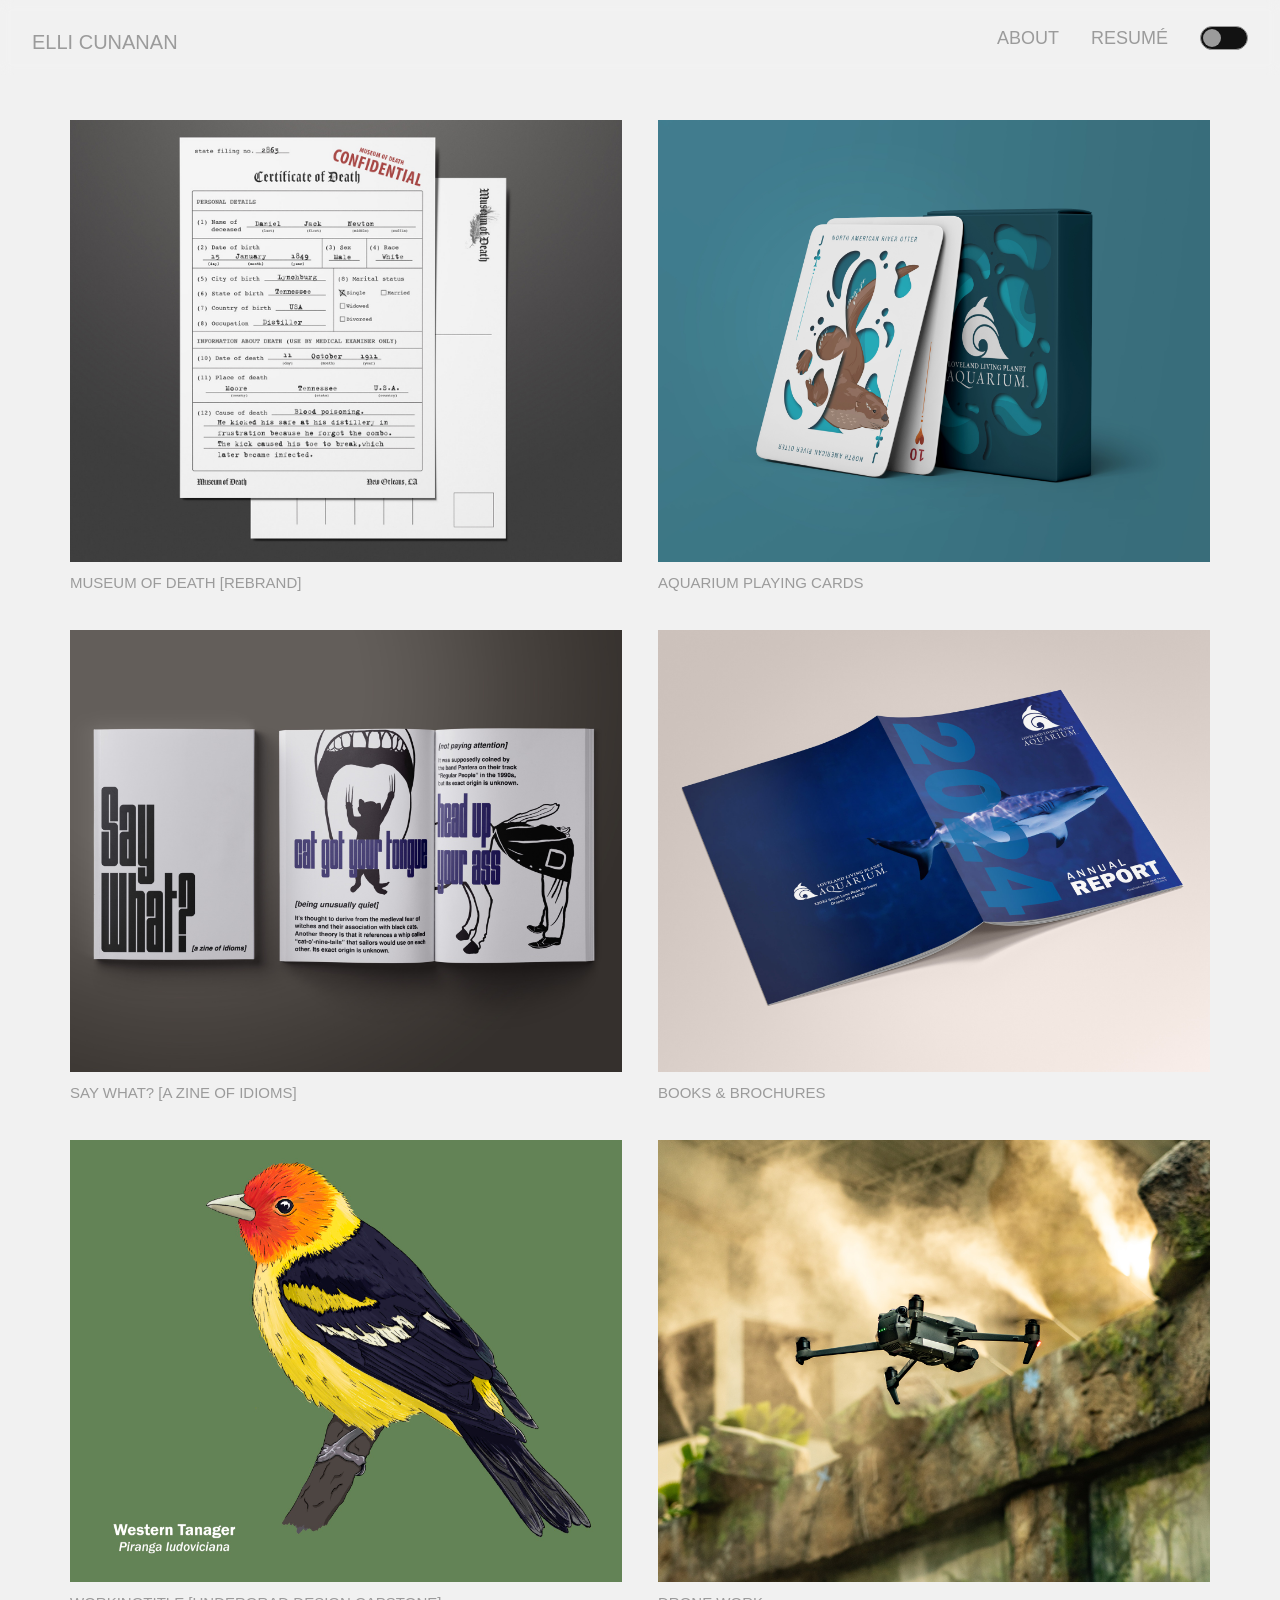
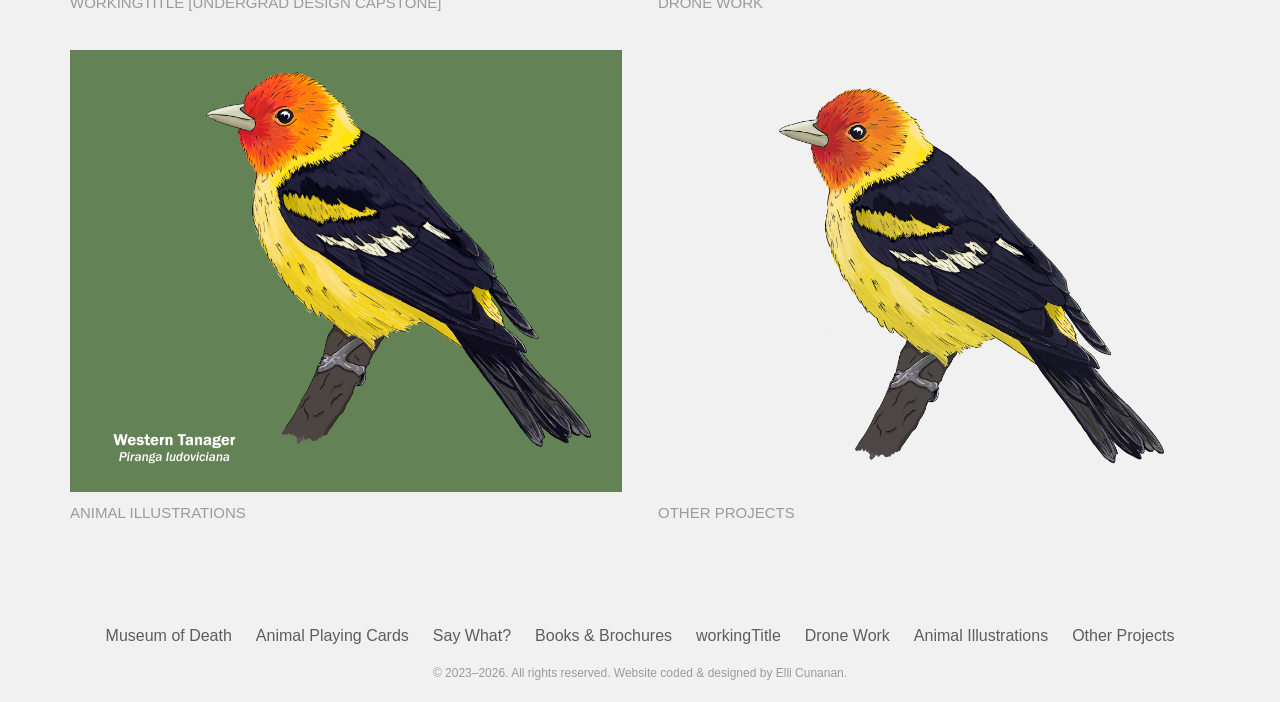
==== index.html @ 0192ca45 "Initial commit" ====
<!DOCTYPE html>
<html lang="en">

<head>
  <meta charset="UTF-8">
  <meta name="viewport" content="width=device-width, initial-scale=1.0">
  <link rel="stylesheet" href="lib/style.css">
  <title>Elli Cunanan Portfolio</title>
</head>

<body>
  <!-- HEADER -->
  <header>
    <h1 class="logo"><a href="index.html">ELLI CUNANAN</a></h1>
    <nav class="header-nav">
      <a href="about.html">ABOUT</a>
      <a href="resume.html">RESUMÉ</a>
      <div class="theme-toggle">
        <input type="checkbox" id="theme-toggle" class="theme-toggle-input" aria-label="Toggle dark mode">
        <label for="theme-toggle" class="toggle-switch">
          <span class="toggle-knob"></span>
        </label>
      </div>
    </nav>
  </header>

  <!-- GALLERY GRID -->
  <main class="main">
    <div class="row">
      <div class="column">
        <div class="content">
          <a href="museum-of-death.html">
            <img loading="lazy" src="assets/museum of death/site images/postcards compact.jpg"
              alt="Museum of Death Rebrand Postcards" />
            <h3>MUSEUM OF DEATH [REBRAND]</h3>
          </a>
        </div>
      </div>

      <div class="column">
        <div class="content">
          <a href="animal-playing-cards.html">
            <img loading="lazy" src="assets/animal playing cards/site imgs/Animal Playing Cards Standing.jpg"
              alt="Aquarium Playing Cards" />
            <h3>AQUARIUM PLAYING CARDS</h3>
          </a>
        </div>
      </div>

      <div class="column">
        <div class="content">
          <a href="idiom-zine.html">
            <img loading="lazy" src="assets/idiom zine/site images/pg 1-2.jpg" alt="Idiom Zine Pages" />
            <h3>SAY WHAT? [A ZINE OF IDIOMS]</h3>
          </a>
        </div>
      </div>

      <div class="column">
        <div class="content">
          <a href="books.html">
            <img loading="lazy" src="assets/books/deliverables/1-Annual Report Cover.jpg" alt="Books & Brochures" />
            <h3>BOOKS & BROCHURES</h3>
          </a>
        </div>
      </div>

      <div class="column">
        <div class="content">
          <a href="workingtitle.html">
            <img loading="lazy" src="assets/drawings/site images/Western Tanager (Piranga ludoviciana).jpg" alt="Undergrad Capstone" />
            <h3>WORKINGTITLE [UNDERGRAD DESIGN CAPSTONE]</h3>
          </a>
        </div>
      </div>

      <div class="column">
        <div class="content">
          <a href="drone.html">
            <img loading="lazy" src="assets/drone/site images/DJI Mavic 3 Enterprise.jpg" alt="DRONE WORK" />
            <h3>DRONE WORK</h3>
          </a>
        </div>
      </div>

      <div class="column">
        <div class="content">
          <a href="drawings.html">
            <img loading="lazy" src="assets/drawings/site images/Western Tanager (Piranga ludoviciana).jpg"
              alt="Animal Illustrations" />
            <h3>ANIMAL ILLUSTRATIONS</h3>
          </a>
        </div>
      </div>

      <div class="column">
        <div class="content">
          <a href="other-projects.html">
            <img loading="lazy" src="assets/drawings/assets/Western Tanager (Piranga ludoviciana).png" alt="Other Projects" />
            <h3>OTHER PROJECTS</h3>
          </a>
        </div>
      </div>
    </div>
  </main>

  <footer>
    <nav>
      <ul class="footer-list">
        <li><a href="museum-of-death.html">Museum of Death</a></li>
        <li><a href="animal-playing-cards.html">Animal Playing Cards</a></li>
        <li><a href="idiom-zine.html">Say What?</a></li>
        <li><a href="books.html">Books & Brochures</a></li>
        <li><a href="workingtitle.html">workingTitle</a></li>
        <li><a href="drone.html">Drone Work</a></li>
        <li><a href="drawings.html">Animal Illustrations</a></li>
        <li><a href="other-projects.html">Other Projects</a></li>
      </ul>
    </nav>
    <p class="copyright-format">
      &copy; 2023–2026. All rights reserved. Website coded & designed by Elli Cunanan.
    </p>
  </footer>

  <script src="lib/theme-toggle.js"></script>
</body>

</html>
---- lib/style.css ----
/* =========================
   GLOBAL STYLES
========================= */

@import url('https://fonts.googleapis.com/css2?family=Barrio&family=Orbitron:wght@400..900&family=Oswald:wght@200..700&family=Rubik+Glitch&display=swap');

* {
  box-sizing: border-box;
  margin: 0;
  padding: 0;
}

:root {
  --bg: #f1f1f1;
  --text: #5d5d5d;
  --muted: #9b9b9b;
  --link-hover: #d4d4d3;
  --header-bg: rgba(255, 255, 255, 0.8);
  --img-bg: #f1f1f1;
  --card-shadow: 0 2px 6px rgba(0, 0, 0, 0.15);
  --border: #ccc;
}

.dark-mode {
  --bg: #121212;
  --text: #e8e8e8;
  --muted: #c0c0c0;
  --link-hover: #ffffff;
  --header-bg: rgba(10, 10, 10, 0.9);
  --img-bg: #1c1c1c;
  --card-shadow: 0 2px 10px rgba(0, 0, 0, 0.6);
  --border: #2f2f2f;
}

body {
  font-family: Arial, sans-serif;
  background-color: var(--bg);
  color: var(--text);
  line-height: 1.5;
  padding-top: 90px; 
}

.main {
  max-width: 1200px;
  margin: auto;
  padding: 20px;
}

/* =========================
   TYPOGRAPHY
========================= */
h1, h2, h3 {
  font-family: 'Franklin Gothic Heavy', sans-serif;
  font-weight: normal;
}

h1.logo a {
  font-family: 'Franklin Gothic Heavy', sans-serif;
  font-size: 20px;
  color: var(--muted);
  text-decoration: none;
}

h2 {
  font-size: 25px;
  color: var(--text);
  line-height: 100%;
}

h3 {
  font-size: 15px;
  color: var(--muted);
  margin-top: 10px;
}

a {
  text-decoration: none;
  color: var(--muted);
  transition: color 0.3s;
}

a:hover {
  color: var(--link-hover);
}

.barrio-regular {
  font-family: "Barrio", system-ui;
  font-weight: 400;
  font-style: normal;
}

.rubik-glitch-regular {
  font-family: "Rubik Glitch", system-ui;
  font-weight: 400;
  font-style: normal;
}

.orbitron-regular {
  font-family: "Orbitron", sans-serif;
  font-optical-sizing: auto;
  font-weight: 400;
  font-style: normal;
}

.oswald-heavy {
  font-family: "Oswald", sans-serif;
  font-optical-sizing: auto;
  font-weight: 600;
  font-style: normal;
}

/* =========================
   HEADER
========================= */
header {
  position: fixed;
  top: 0;
  left: 0;
  right: 0;
  height: 75px;
  display: flex;
  justify-content: space-between;
  align-items: center;   
  padding: 0 2rem;
  backdrop-filter: blur(6px);
  z-index: 100;
}

.logo a {
  font-family: 'Franklin Gothic Heavy', sans-serif;
  font-size: 20px;
  font-weight: normal;
  color: var(--muted);
  text-decoration: none;
  line-height: 1;       
  display: inline-block;
  padding: 0;           
  margin: 0;            
  transition: color 0.3s;
}

.logo a:hover {
  color: var(--text);
  animation: logoFontCycle 1.4s ease-in-out 1;
}

@keyframes logoFontCycle {
  0% {
    font-family: 'Franklin Gothic Heavy', sans-serif;
  }
  20% {
    font-family: 'Barrio', sans-serif;
  }
  40% {
    font-family: 'Rubik Glitch', sans-serif;
  }
  60% {
    font-family: 'Orbitron';
  }
  80% {
    font-family: 'Oswald', sans-serif;
  }
  100% {
    font-family: 'Franklin Gothic Heavy', sans-serif;
  }
}

.header-nav {
  display: flex;
  gap: 2rem;            
  align-items: center;
}

.header-nav a {
  font-size: 18px;
  font-family: 'Franklin Gothic Medium', sans-serif;
  color: var(--muted);
  text-decoration: none;
  line-height: 1;       
  display: inline-block;
  padding: 0;           
  margin: 0;           
}

.header-nav a:hover {
  color: var(--text);
}

.header-nav a.active {
  color: var(--text);
}

.theme-toggle {
  display: inline-flex;
  align-items: center;
  gap: 0.6rem;
  font-family: 'Franklin Gothic Medium', sans-serif;
  color: var(--muted);
}

.theme-toggle-input {
  position: absolute;
  opacity: 0;
  pointer-events: none;
}

.toggle-switch {
  position: relative;
  width: 48px;
  height: 24px;
  border-radius: 999px;
  background: #121212;
  border: 1px solid var(--muted);
  display: inline-flex;
  align-items: center;
  padding: 2px;
  cursor: pointer;
  transition: background 0.3s, border-color 0.3s;
}

.toggle-knob {
  width: 18px;
  height: 18px;
  border-radius: 50%;
  background: var(--muted);
  transition: transform 0.3s ease, background 0.3s ease;
}

.theme-toggle-input:checked + .toggle-switch {
  background: var(--text);
  border-color: var(--text);
}

.theme-toggle-input:checked + .toggle-switch .toggle-knob {
  transform: translateX(24px);
  background: var(--bg);
}

.theme-toggle-input:focus-visible + .toggle-switch {
  outline: 2px solid var(--text);
  outline-offset: 3px;
}

/* =========================
   HOMEPAGE GALLERY GRID
========================= */
.row {
  display: flex;
  flex-wrap: wrap;
  gap: 16px;
}

.column {
  flex: 1 1 calc(50% - 16px);
}

.content {
  background: transparent;
  padding: 10px;
  text-align: left;
}

img {
  width: 100%;
  height: auto;
  display: block;
  margin: auto;
  background-color: var(--img-bg);
}

/* =========================
   ABOUT PAGE
========================= */
.about-top {
  display: flex;
  flex-wrap: wrap;
  gap: 2rem;
  margin-bottom: 3rem;
}

.contact-links {
  display: flex;
  flex-direction: column;  
  align-items: flex-start; 
  gap: 1rem;
  padding-left: 2rem; 
}

.contact-link {
  display: inline-flex;
  align-items: center;
  gap: 0.5rem;
  font-size: 18px;
  text-decoration: none;
  transition: color 0.3s;
}

.contact-link img {
  width: 35px;
  height: 35px;
}

.contact-link:hover {
  color: var(--muted);
}

.about-text {
  flex: 1 1 65%;
  font-size: 18px;
  color: var(--text);
}

/* PHOTO GRID */
.photo-grid {
  display: grid;
  grid-template-columns: repeat(auto-fit, minmax(250px, 1fr));
  gap: .5rem;
}

.photo-grid img {
  width: 100%;
  height: auto;
  background-color: var(--img-bg);
}

/* =========================
   RESUME PAGE
========================= */
.resume-pdf {
  display: block;
  width: 50%;        
  height: 90vh;      
  margin: 2rem auto;
  border: 1px solid var(--border);
  box-shadow: var(--card-shadow);
}

/* =========================
   PROJECT PAGE
========================= */
.project-page {
  display: flex;
  flex-wrap: wrap;
  gap: 2rem;
  margin: 2rem auto;
  max-width: 1400px;   
  padding: 0 2rem;    
}

.project-text {
  flex: 1 1 30%;
  max-width: 30%;
  font-size: 18px;
  line-height: 1.6;
}

.project-photos {
  flex: 1 1 65%;
  max-width: 65%;
  display: grid;
  grid-template-columns: repeat(2, 1fr); 
  gap: .5rem;
}

/* On smaller screens → 1 column */
@media screen and (max-width: 700px) {
  .project-photos {
    grid-template-columns: 1fr;
  }
}

.project-photos img {
  width: 100%;
  cursor: pointer;
  transition: transform 0.2s;
}

.project-photos img:hover {
  transform: scale(1.02);
}

/* Stack on mobile */
@media screen and (max-width: 900px) {
  .project-text, .project-photos {
    max-width: 100%;
    flex: 1 1 100%;
  }
}

/* LIGHTBOX */
.lightbox {
  display: none; 
  position: fixed;
  z-index: 200;
  padding-top: 60px;
  left: 0; top: 0;
  width: 100%; height: 100%;
  overflow: hidden;
  background-color: rgba(0,0,0,0.9);
}

.lightbox-content {
  margin: auto;
  display: block;
  max-width: 90%;
  max-height: 80vh;
  width: auto;        
  height: auto;       
  object-fit: contain; 
}


.close {
  position: absolute;
  top: 20px;
  right: 40px;
  color: #fff;
  font-size: 40px;
  cursor: pointer;
}

.lightbox-controls .prev,
.lightbox-controls .next {
  cursor: pointer;
  position: absolute;
  top: 50%;
  color: #fff;
  font-size: 40px;
  padding: 16px;
  user-select: none;
}

.prev { left: 20px; }
.next { right: 20px; }

/* =========================
   FOOTER
========================= */
footer {
  margin-top: 50px;
  padding: 20px;
  text-align: center;
  background: transparent;
}

.footer-list {
  list-style: none;
  display: flex;
  flex-wrap: wrap;
  justify-content: center;
  gap: 1.5rem;
  margin-bottom: 1rem;
}

.footer-list li a {
  color: var(--text);
  font-size: 16px;
}

.footer-list li a:hover {
  color: var(--muted);
}

.copyright-format {
  font-size: 12px;
  color: var(--muted);
}

.footer-menu {
  display: flex;
  justify-content: center;
  flex-wrap: wrap;
}

.footer-menu a {
  color: #ccc;
  text-decoration: none;
  padding: 0 14px;
  font-size: 16px;
}

/* adds the vertical divider */
.footer-menu a + a {
  border-left: 1px solid #555;
}

/* =========================
   RESPONSIVE
========================= */
@media screen and (max-width: 900px) {
  .column {
    flex: 1 1 100%;
  }

  header {
    flex-direction: column;       
    align-items: center;           
    justify-content: center;
    gap: 0.5rem;                  
    height: auto;
    padding: 1rem 0;
  }

  .header-nav {
    display: flex;
    flex-direction: column;     
    align-items: center;
    gap: 0.5rem;
    margin-top: 0;                
  }

  .header-nav a {
    margin: 0;                    
    font-size: 18px;
  }
}
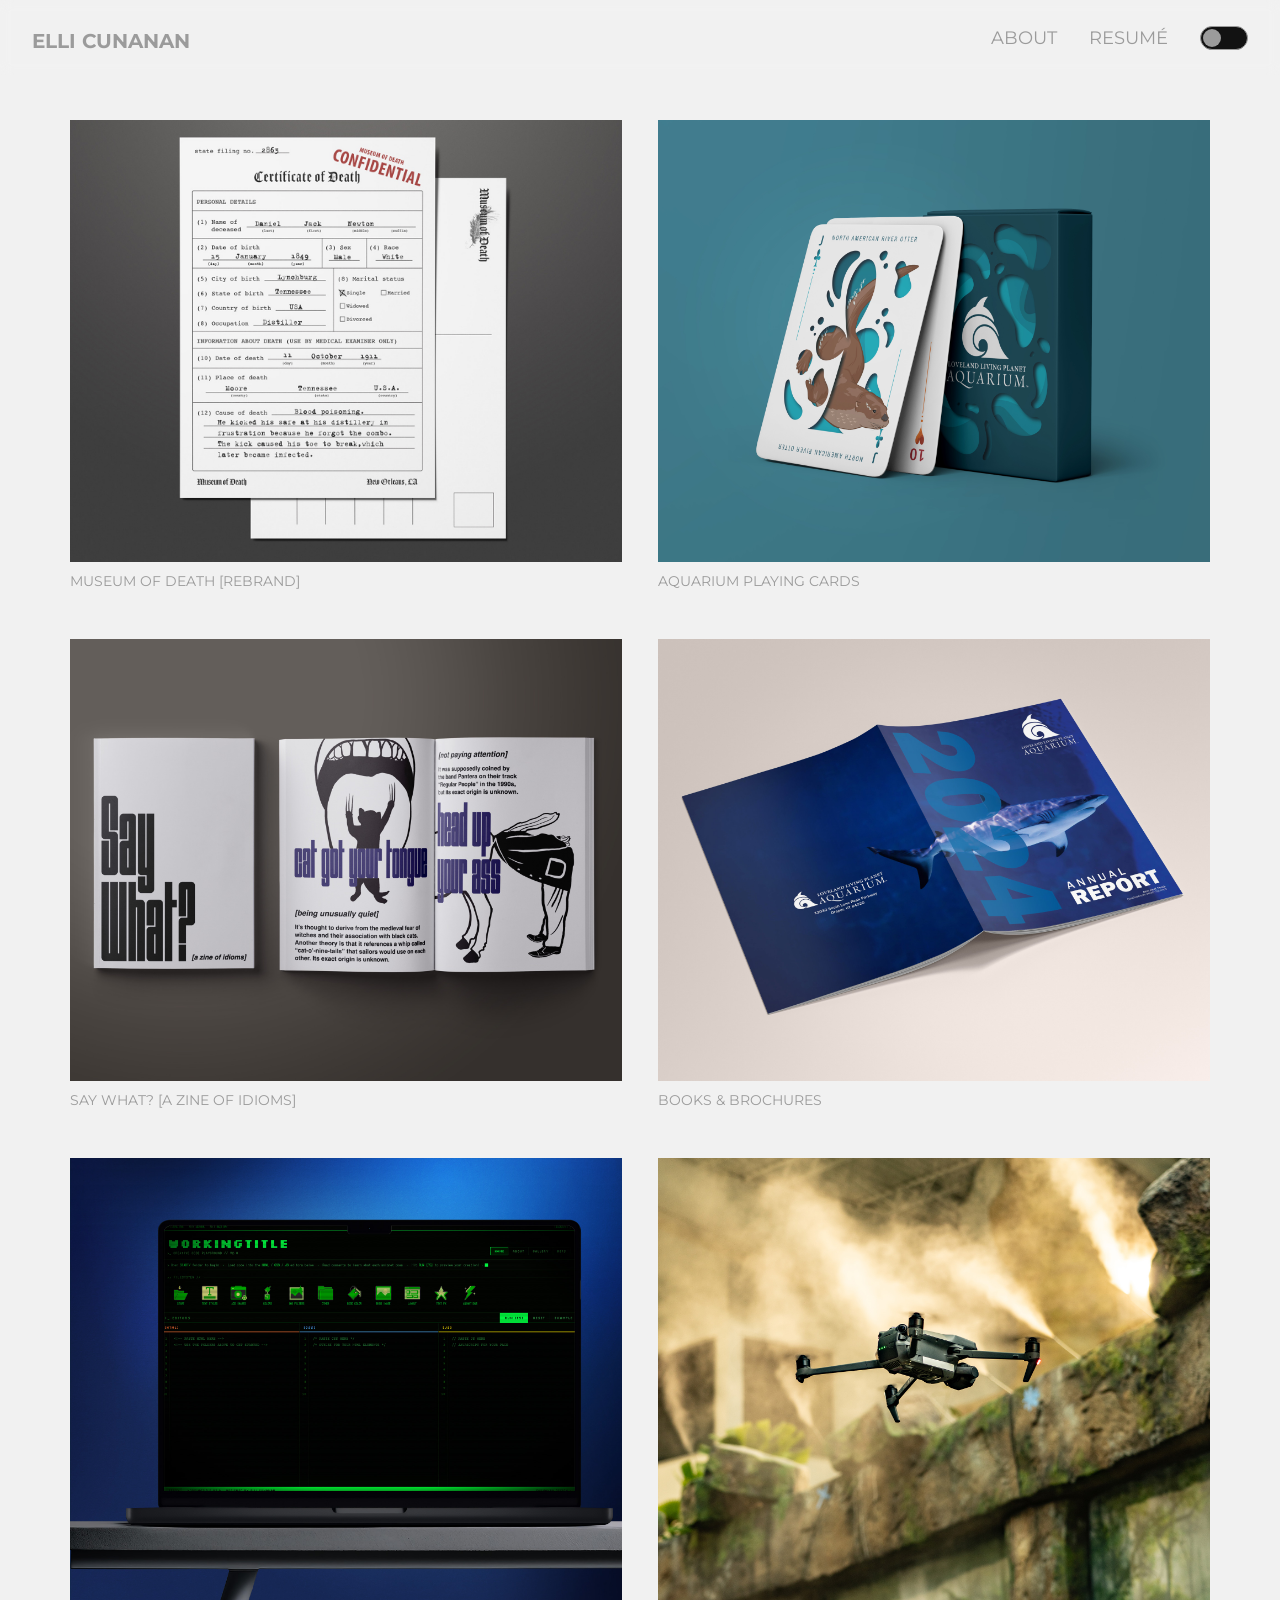
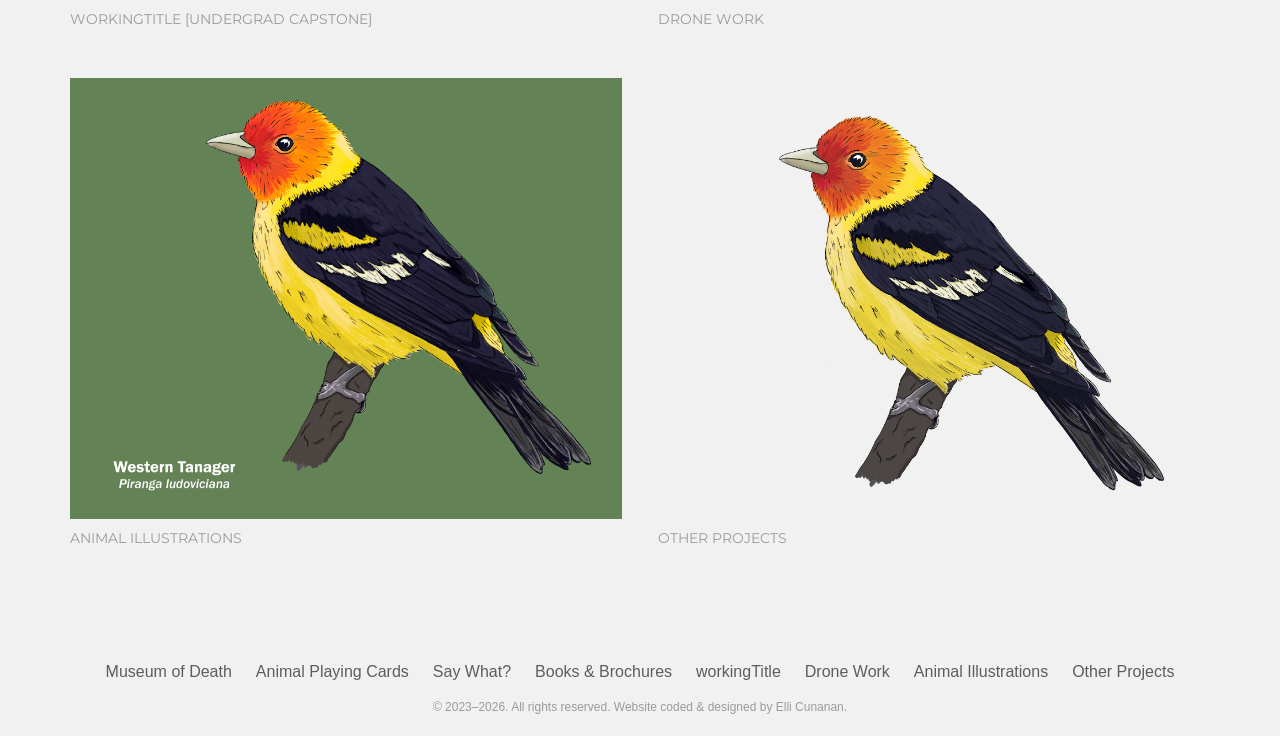
==== commit 8ffe513c: "Cleaned files and added workingTitle project" ====
--- a/index.html
+++ b/index.html
@@ -68,8 +68,8 @@
       <div class="column">
         <div class="content">
           <a href="workingtitle.html">
-            <img loading="lazy" src="assets/drawings/site images/Western Tanager (Piranga ludoviciana).jpg" alt="Undergrad Capstone" />
-            <h3>WORKINGTITLE [UNDERGRAD DESIGN CAPSTONE]</h3>
+            <img loading="lazy" src="assets/workingTitle/site images/workingTitle Macbook Mockup.jpg" alt="Undergrad Capstone" />
+            <h3>WORKINGTITLE [UNDERGRAD CAPSTONE]</h3>
           </a>
         </div>
       </div>
--- a/lib/style.css
+++ b/lib/style.css
@@ -2,7 +2,8 @@
    GLOBAL STYLES
 ========================= */
 
-@import url('https://fonts.googleapis.com/css2?family=Barrio&family=Orbitron:wght@400..900&family=Oswald:wght@200..700&family=Rubik+Glitch&display=swap');
+@import url('https://fonts.googleapis.com/css2?family=Barrio&family=Montserrat:wght@400..700&family=Orbitron:wght@400..900&family=Oswald:wght@200..700&family=Rubik+Glitch&display=swap');
+
 
 * {
   box-sizing: border-box;
@@ -11,6 +12,8 @@
 }
 
 :root {
+  --heading-font: 'Montserrat', sans-serif;
+  --ui-font: 'Montserrat', sans-serif;
   --bg: #f1f1f1;
   --text: #5d5d5d;
   --muted: #9b9b9b;
@@ -36,8 +39,8 @@
   font-family: Arial, sans-serif;
   background-color: var(--bg);
   color: var(--text);
-  line-height: 1.5;
-  padding-top: 90px; 
+  line-height: 1.4;
+  padding-top: 90px;
 }
 
 .main {
@@ -50,27 +53,23 @@
    TYPOGRAPHY
 ========================= */
 h1, h2, h3 {
-  font-family: 'Franklin Gothic Heavy', sans-serif;
-  font-weight: normal;
-}
-
-h1.logo a {
-  font-family: 'Franklin Gothic Heavy', sans-serif;
-  font-size: 20px;
-  color: var(--muted);
-  text-decoration: none;
+  font-family: var(--heading-font);
+  font-weight: 700;
 }
 
 h2 {
-  font-size: 25px;
-  color: var(--text);
-  line-height: 100%;
+  font-size: 28px;
+  color: var(--text);
+  line-height: 1.2;
+  margin-bottom: 0.5rem;
 }
 
 h3 {
-  font-size: 15px;
+  font-size: 14px;
+  font-weight: 400;
   color: var(--muted);
   margin-top: 10px;
+  margin-bottom: 0.75rem;
 }
 
 a {
@@ -127,9 +126,9 @@
 }
 
 .logo a {
-  font-family: 'Franklin Gothic Heavy', sans-serif;
+  font-family: var(--ui-font);
   font-size: 20px;
-  font-weight: normal;
+  font-weight: 700;
   color: var(--muted);
   text-decoration: none;
   line-height: 1;       
@@ -146,7 +145,7 @@
 
 @keyframes logoFontCycle {
   0% {
-    font-family: 'Franklin Gothic Heavy', sans-serif;
+    font-family: var(--ui-font);
   }
   20% {
     font-family: 'Barrio', sans-serif;
@@ -161,7 +160,7 @@
     font-family: 'Oswald', sans-serif;
   }
   100% {
-    font-family: 'Franklin Gothic Heavy', sans-serif;
+    font-family: var(--ui-font);
   }
 }
 
@@ -173,13 +172,14 @@
 
 .header-nav a {
   font-size: 18px;
-  font-family: 'Franklin Gothic Medium', sans-serif;
+  font-family: var(--ui-font);
+  font-weight: 400;
   color: var(--muted);
   text-decoration: none;
-  line-height: 1;       
+  line-height: 1;
   display: inline-block;
-  padding: 0;           
-  margin: 0;           
+  padding: 0;
+  margin: 0;
 }
 
 .header-nav a:hover {
@@ -194,7 +194,7 @@
   display: inline-flex;
   align-items: center;
   gap: 0.6rem;
-  font-family: 'Franklin Gothic Medium', sans-serif;
+  font-family: var(--ui-font);
   color: var(--muted);
 }
 
@@ -278,61 +278,291 @@
   margin-bottom: 3rem;
 }
 
-.contact-links {
-  display: flex;
-  flex-direction: column;  
-  align-items: flex-start; 
-  gap: 1rem;
-  padding-left: 2rem; 
-}
-
-.contact-link {
-  display: inline-flex;
-  align-items: center;
-  gap: 0.5rem;
-  font-size: 18px;
-  text-decoration: none;
-  transition: color 0.3s;
-}
-
-.contact-link img {
-  width: 35px;
-  height: 35px;
-}
-
-.contact-link:hover {
-  color: var(--muted);
-}
-
-.about-text {
-  flex: 1 1 65%;
-  font-size: 18px;
-  color: var(--text);
-}
-
-/* PHOTO GRID */
-.photo-grid {
-  display: grid;
-  grid-template-columns: repeat(auto-fit, minmax(250px, 1fr));
-  gap: .5rem;
-}
-
-.photo-grid img {
+.about-left {
+  flex: 0 0 28%;
+  display: flex;
+  flex-direction: column;
+  gap: 1.25rem;
+}
+
+.about-left > img {
   width: 100%;
   height: auto;
   background-color: var(--img-bg);
 }
 
+.contact-links {
+  display: flex;
+  flex-direction: column;
+  gap: 0.6rem;
+}
+
+.contact-link {
+  display: flex;
+  align-items: center;
+  position: relative;
+  padding: 5px 1rem 5px 5px;
+  border: 1.5px solid var(--border);
+  border-radius: 999px;
+  color: var(--text);
+  font-size: 15px;
+  font-family: var(--ui-font);
+  font-weight: 500;
+  text-decoration: none;
+  transition: background 0.2s, border-color 0.2s, color 0.2s;
+}
+
+.contact-icon {
+  display: flex;
+  align-items: center;
+  justify-content: center;
+  width: 34px;
+  height: 34px;
+  border-radius: 50%;
+  flex-shrink: 0;
+  overflow: hidden;
+}
+
+.contact-icon img {
+  width: 34px;
+  height: 34px;
+  object-fit: cover;
+  background-color: transparent;
+}
+
+.contact-label {
+  flex: 1;
+  text-align: center;
+}
+
+.contact-link:hover {
+  background: var(--text);
+  border-color: var(--text);
+  color: var(--bg);
+}
+
+.contact-link:hover .contact-icon img {
+  filter: invert(1);
+}
+
+.about-text {
+  flex: 1 1 0;
+  font-size: 18px;
+  color: var(--text);
+}
+
 /* =========================
    RESUME PAGE
 ========================= */
-.resume-pdf {
-  display: block;
-  width: 50%;        
-  height: 90vh;      
-  margin: 2rem auto;
-  border: 1px solid var(--border);
-  box-shadow: var(--card-shadow);
+.resume-html {
+  max-width: 960px;
+}
+
+.resume-download {
+  display: inline-flex;
+  align-items: center;
+  margin-bottom: 2.5rem;
+  padding: 5px 1rem 5px 5px;
+  border: 1.5px solid var(--border);
+  border-radius: 999px;
+  color: var(--text);
+  font-size: 15px;
+  font-family: var(--ui-font);
+  font-weight: 500;
+  text-decoration: none;
+  transition: background 0.2s, border-color 0.2s, color 0.2s;
+}
+
+.resume-download-icon {
+  display: flex;
+  align-items: center;
+  justify-content: center;
+  width: 34px;
+  height: 34px;
+  border-radius: 50%;
+  flex-shrink: 0;
+}
+
+.resume-download-icon svg {
+  width: 18px;
+  height: 18px;
+  stroke: var(--text);
+  transition: stroke 0.2s;
+}
+
+.resume-download-label {
+  flex: 1;
+  text-align: center;
+  padding: 0 0.25rem;
+}
+
+.resume-download:hover {
+  background: var(--text);
+  border-color: var(--text);
+  color: var(--bg);
+}
+
+.resume-download:hover .resume-download-icon svg {
+  stroke: var(--bg);
+}
+
+.resume-body {
+  display: flex;
+  gap: 3rem;
+}
+
+.resume-sidebar {
+  flex: 0 0 210px;
+  display: flex;
+  flex-direction: column;
+  gap: 2rem;
+}
+
+.resume-main {
+  flex: 1;
+  display: flex;
+  flex-direction: column;
+}
+
+.resume-section-title {
+  font-size: 12px;
+  font-weight: 700;
+  color: var(--text);
+  letter-spacing: 0.12em;
+  text-transform: uppercase;
+  margin-top: 0;
+  margin-bottom: 1rem;
+  padding-bottom: 0.4rem;
+  border-bottom: 1.5px solid var(--border);
+}
+
+.resume-tools-list {
+  list-style: none;
+  display: flex;
+  flex-direction: column;
+  gap: 0.4rem;
+}
+
+.resume-tools-list li {
+  font-size: 15px;
+  color: var(--text);
+}
+
+.resume-edu-entry {
+  margin-bottom: 1.1rem;
+}
+
+.resume-edu-entry:last-child {
+  margin-bottom: 0;
+}
+
+.resume-edu-degree {
+  font-family: var(--heading-font);
+  font-size: 15px;
+  font-weight: 700;
+  color: var(--text);
+  margin-bottom: 0.15rem;
+}
+
+.resume-edu-school {
+  font-size: 14px;
+  color: var(--muted);
+}
+
+.resume-edu-date {
+  font-size: 13px;
+  color: var(--muted);
+  margin-bottom: 0.15rem;
+}
+
+.resume-edu-minor {
+  font-size: 13px;
+  color: var(--muted);
+  font-style: italic;
+}
+
+.resume-cert-entry {
+  margin-bottom: 0.85rem;
+}
+
+.resume-cert-entry:last-child {
+  margin-bottom: 0;
+}
+
+.resume-cert-name {
+  font-family: var(--heading-font);
+  font-size: 14px;
+  font-weight: 700;
+  color: var(--text);
+  margin-bottom: 0.1rem;
+}
+
+.resume-cert-issuer {
+  font-size: 13px;
+  color: var(--muted);
+}
+
+.resume-entry {
+  margin-bottom: 1.5rem;
+}
+
+.resume-entry:last-child {
+  margin-bottom: 0;
+}
+
+.resume-entry-header {
+  display: flex;
+  justify-content: space-between;
+  align-items: baseline;
+  flex-wrap: wrap;
+  gap: 0.25rem;
+  margin-bottom: 0.2rem;
+}
+
+.resume-role {
+  font-family: var(--heading-font);
+  font-size: 16px;
+  font-weight: 700;
+  color: var(--text);
+}
+
+.resume-date {
+  font-size: 13px;
+  color: var(--muted);
+  font-family: var(--ui-font);
+  white-space: nowrap;
+}
+
+.resume-org {
+  font-family: var(--ui-font);
+  font-size: 12px;
+  font-weight: 700;
+  letter-spacing: 0.08em;
+  text-transform: uppercase;
+  color: var(--muted);
+  margin-bottom: 0.1rem;
+}
+
+.resume-location {
+  font-size: 13px;
+  color: var(--muted);
+  margin-bottom: 0.5rem;
+}
+
+.resume-entry > p:last-child {
+  font-size: 15px;
+  line-height: 1.65;
+  color: var(--text);
+}
+
+@media screen and (max-width: 700px) {
+  .resume-body {
+    flex-direction: column;
+  }
+
+  .resume-sidebar {
+    flex: 1 1 100%;
+  }
 }
 
 /* =========================
@@ -351,7 +581,7 @@
   flex: 1 1 30%;
   max-width: 30%;
   font-size: 18px;
-  line-height: 1.6;
+  line-height: 1.4;
 }
 
 .project-photos {
@@ -367,6 +597,16 @@
   .project-photos {
     grid-template-columns: 1fr;
   }
+}
+
+.project-photos--single {
+  display: block;
+}
+
+.project-photos--single img {
+  width: 100%;
+  height: 100%;
+  object-fit: cover;
 }
 
 .project-photos img {
@@ -466,24 +706,6 @@
   color: var(--muted);
 }
 
-.footer-menu {
-  display: flex;
-  justify-content: center;
-  flex-wrap: wrap;
-}
-
-.footer-menu a {
-  color: #ccc;
-  text-decoration: none;
-  padding: 0 14px;
-  font-size: 16px;
-}
-
-/* adds the vertical divider */
-.footer-menu a + a {
-  border-left: 1px solid #555;
-}
-
 /* =========================
    RESPONSIVE
 ========================= */
@@ -493,24 +715,54 @@
   }
 
   header {
-    flex-direction: column;       
-    align-items: center;           
+    flex-direction: column;
+    align-items: center;
     justify-content: center;
-    gap: 0.5rem;                  
+    gap: 0.5rem;
     height: auto;
     padding: 1rem 0;
   }
 
   .header-nav {
     display: flex;
-    flex-direction: column;     
+    flex-direction: column;
     align-items: center;
     gap: 0.5rem;
-    margin-top: 0;                
+    margin-top: 0;
   }
 
   .header-nav a {
-    margin: 0;                    
+    margin: 0;
     font-size: 18px;
   }
-}
+
+  /* About page */
+  .about-top {
+    flex-direction: column;
+  }
+
+  .about-left {
+    flex: 1 1 100%;
+  }
+
+  .about-left > img {
+    max-height: 60vw;
+    object-fit: cover;
+    object-position: center top;
+  }
+
+  .contact-links {
+    flex-direction: row;
+    flex-wrap: wrap;
+    gap: 0.5rem;
+  }
+
+  .contact-link {
+    flex: 1 1 auto;
+  }
+
+  .about-text {
+    flex: 1 1 100%;
+    font-size: 16px;
+  }
+}
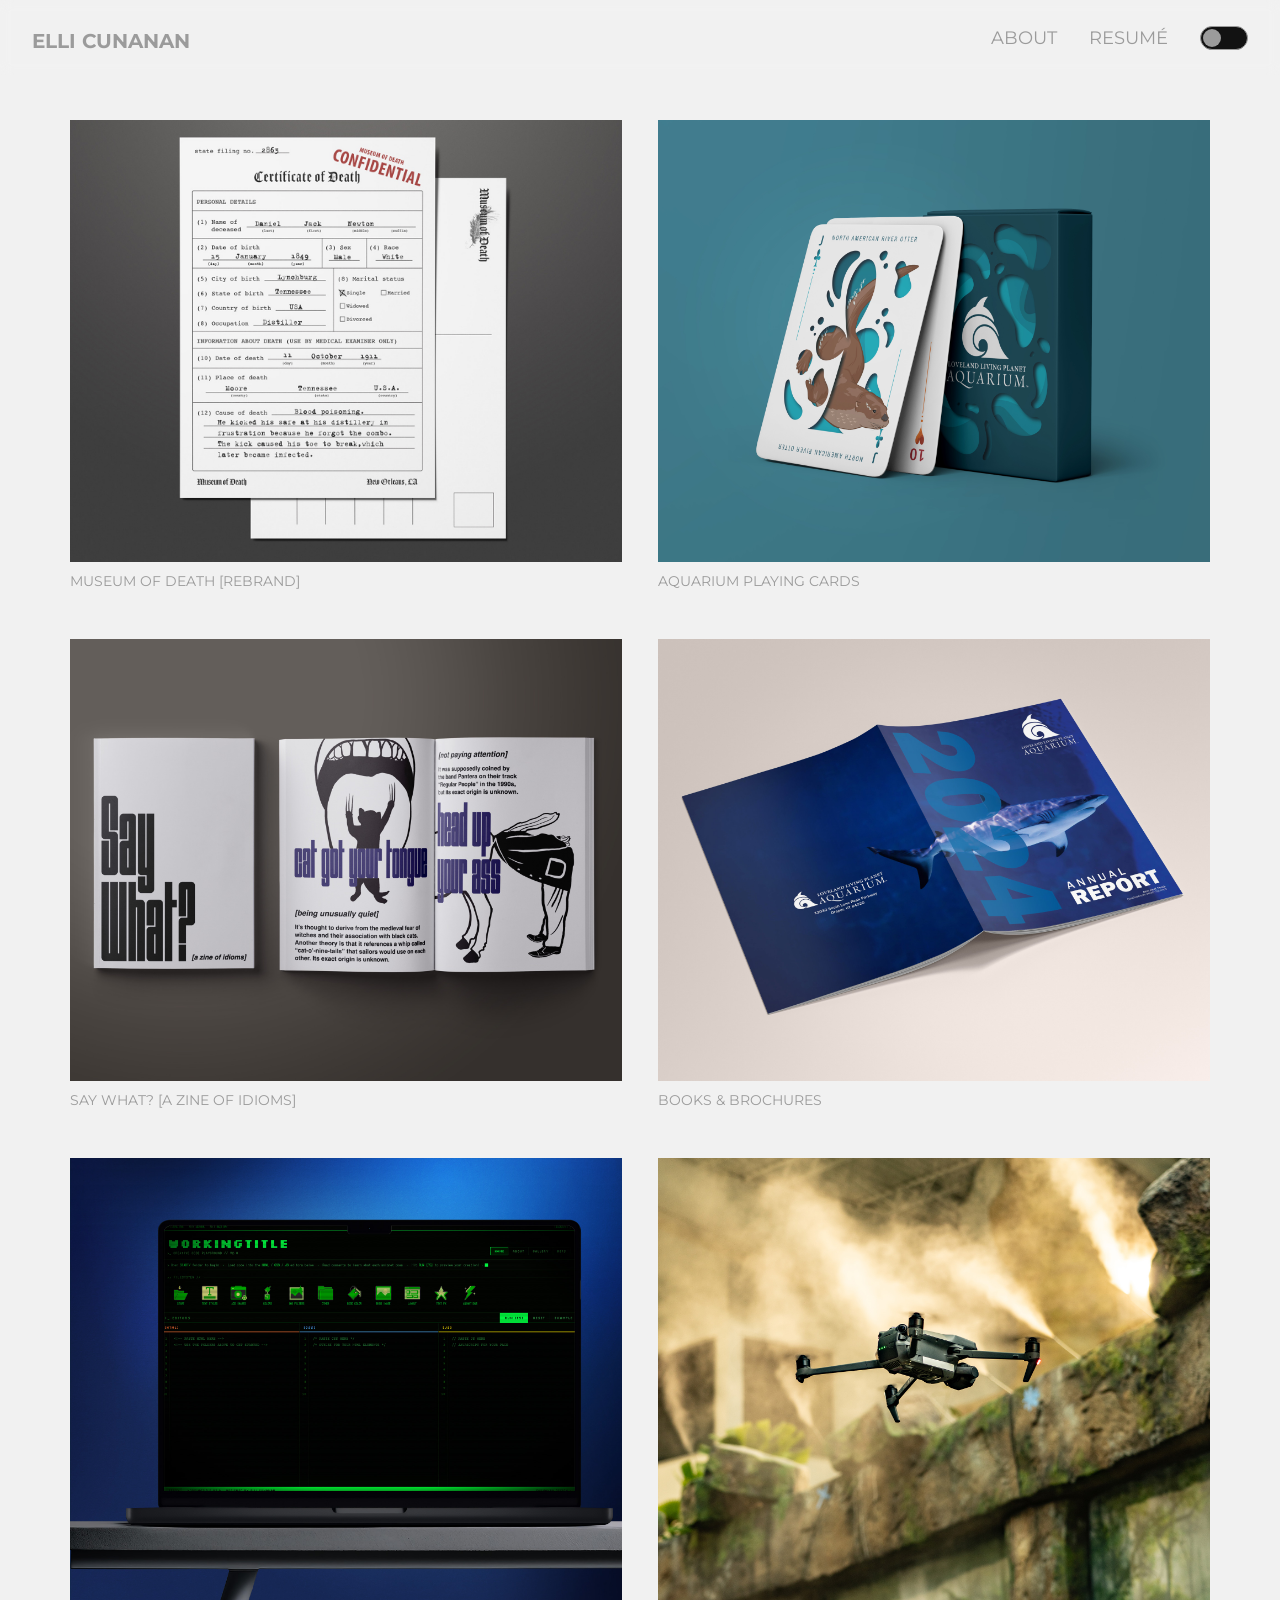
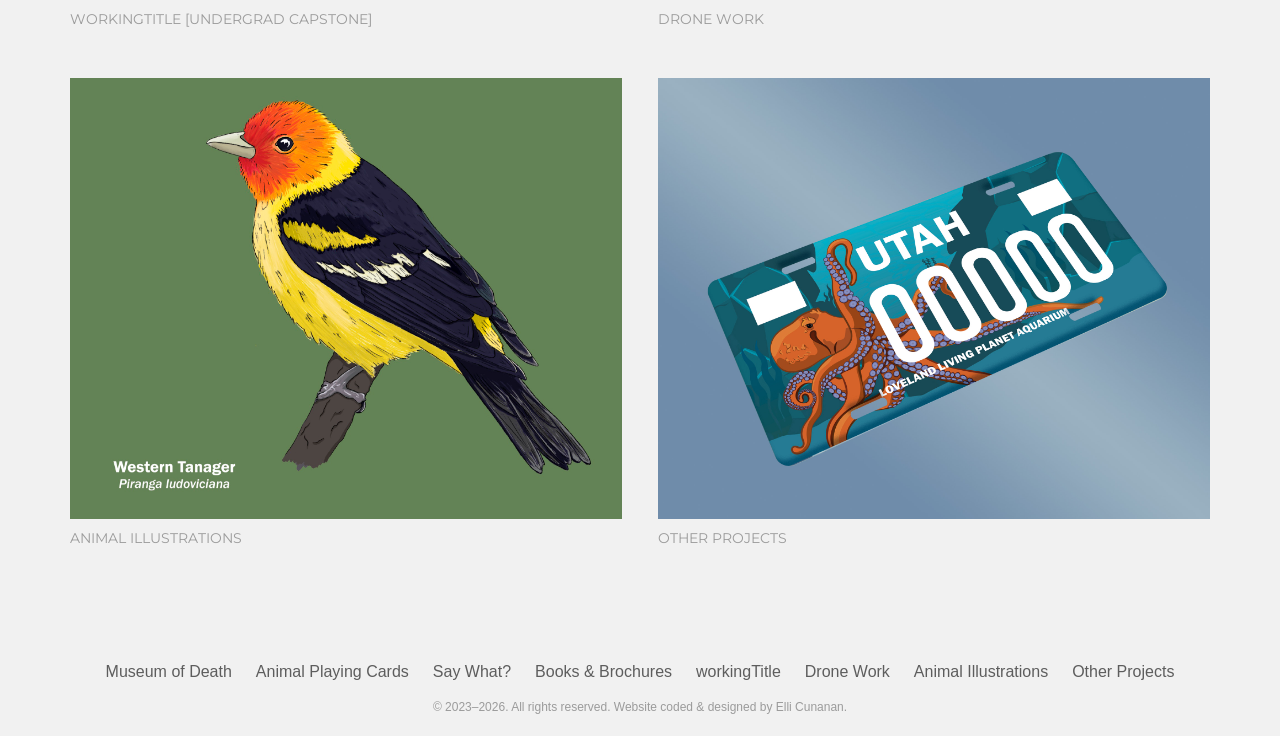
==== commit bfcb0c00: "added license plates to other proj" ====
--- a/index.html
+++ b/index.html
@@ -96,7 +96,7 @@
       <div class="column">
         <div class="content">
           <a href="other-projects.html">
-            <img loading="lazy" src="assets/drawings/assets/Western Tanager (Piranga ludoviciana).png" alt="Other Projects" />
+            <img loading="lazy" src="assets/other projects/site images/License Plate Flat - Oct.jpg" alt="Other Projects" />
             <h3>OTHER PROJECTS</h3>
           </a>
         </div>
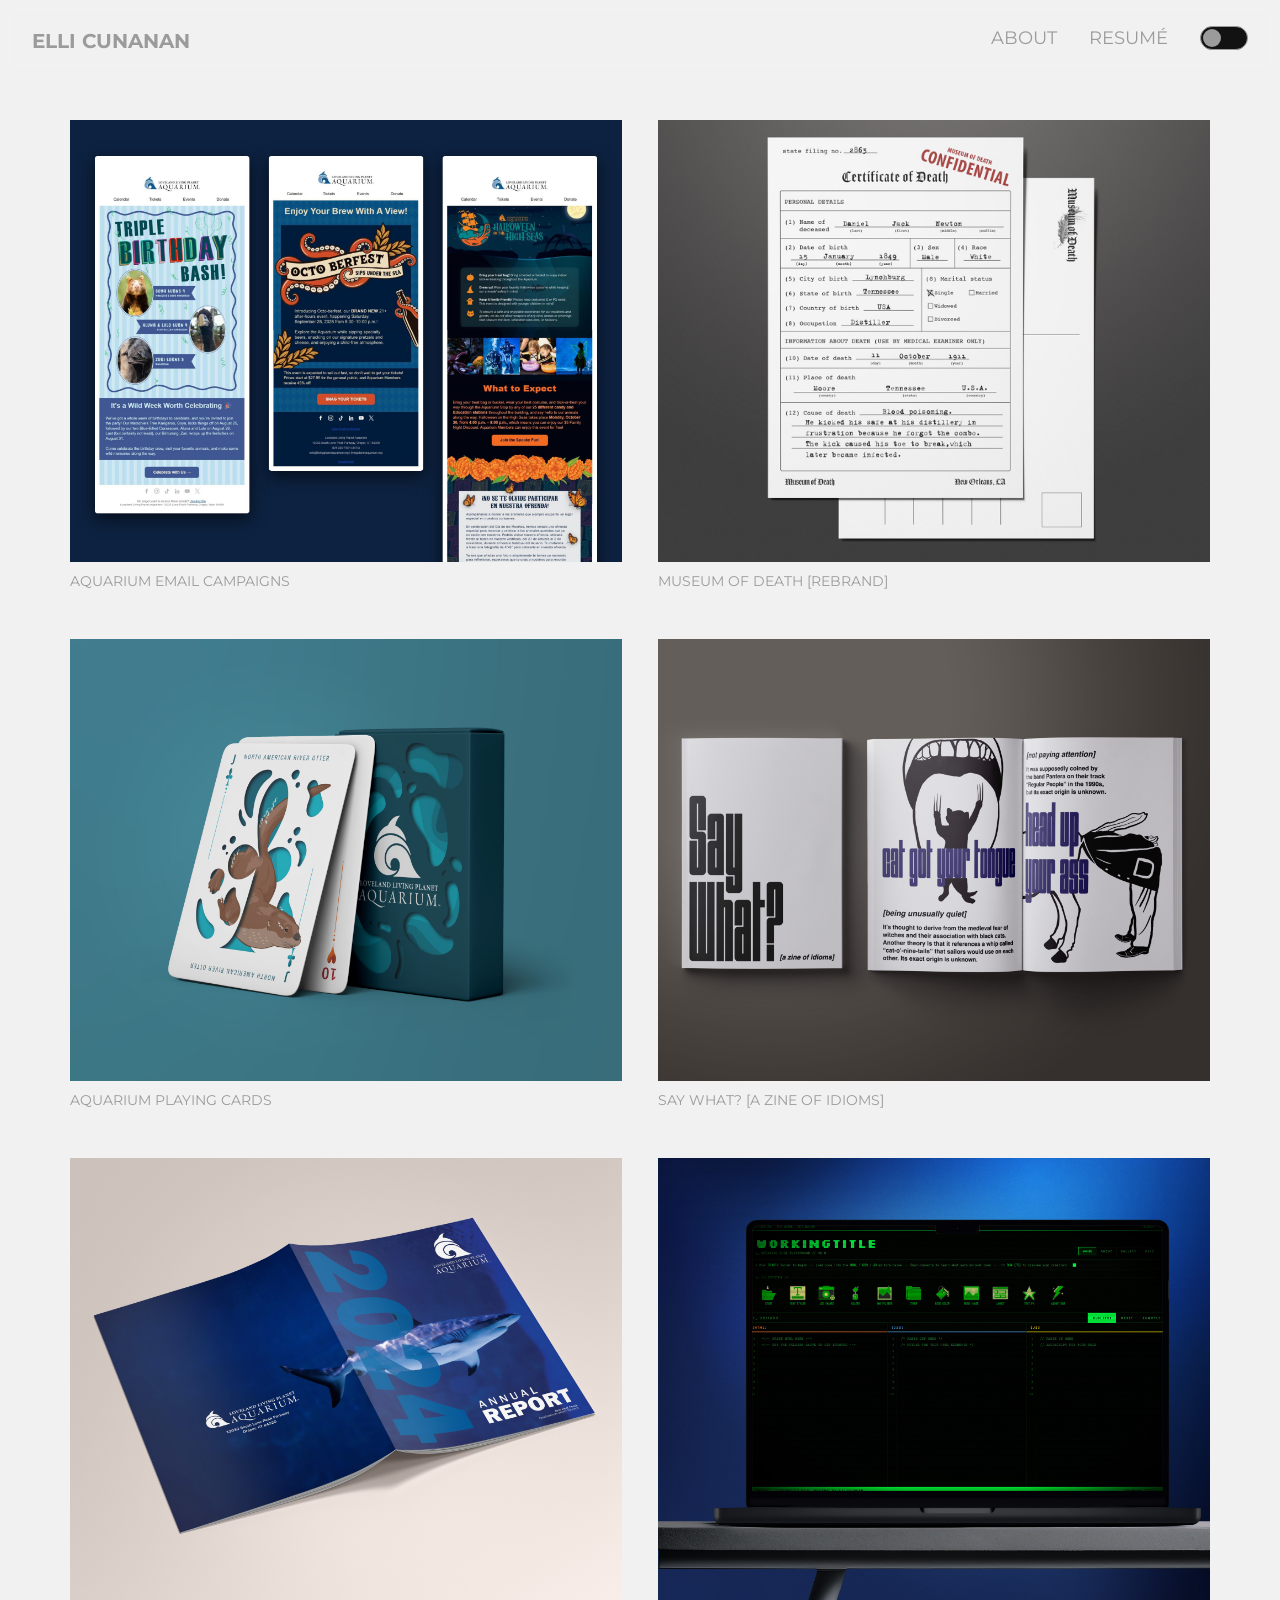
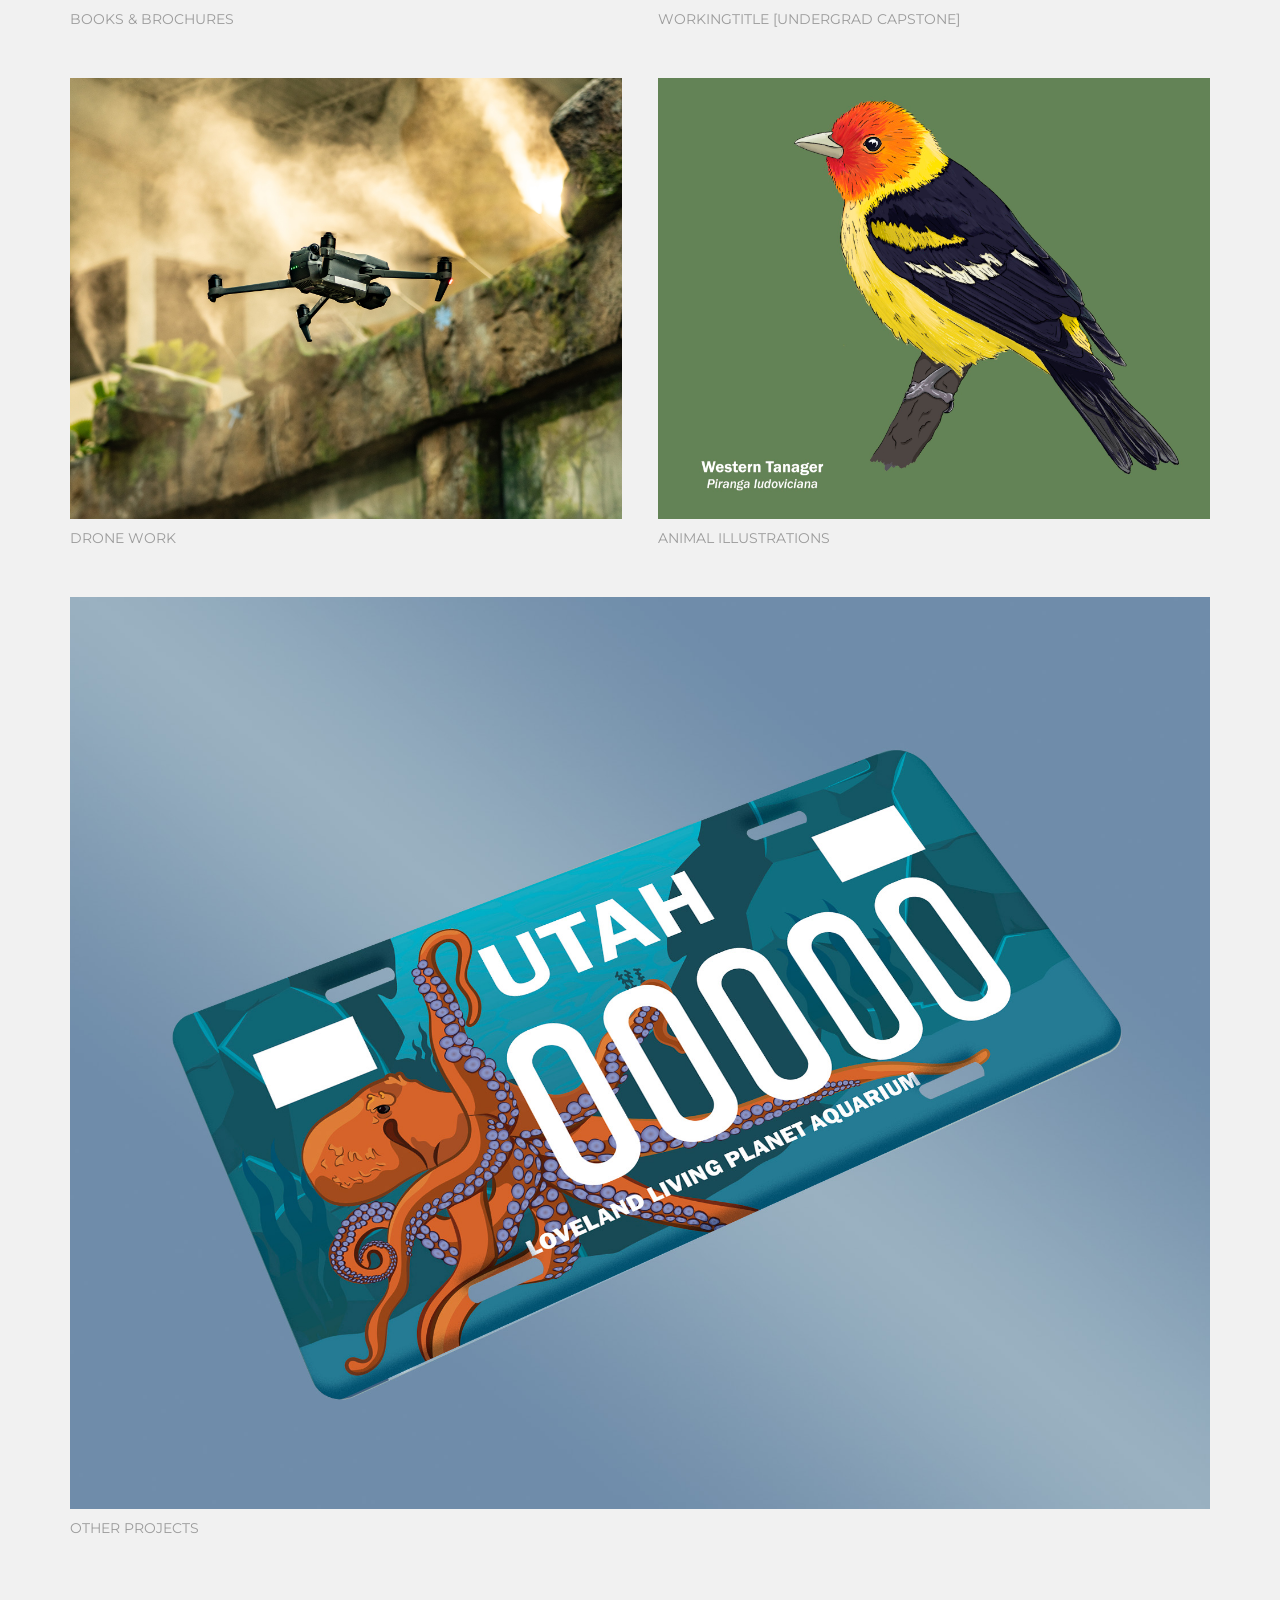
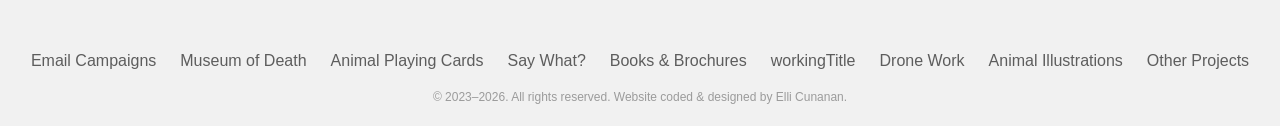
==== commit b40e8cd7: "Add Aquarium Email Campaigns project and update About text New email-campaigns page with six campaig" ====
--- a/index.html
+++ b/index.html
@@ -27,6 +27,16 @@
   <!-- GALLERY GRID -->
   <main class="main">
     <div class="row">
+      <div class="column">
+        <div class="content">
+          <a href="email-campaigns.html">
+            <img loading="lazy" src="assets/email campaigns/site images/Email Campaigns Cover.jpg"
+              alt="Aquarium Email Campaigns" />
+            <h3>AQUARIUM EMAIL CAMPAIGNS</h3>
+          </a>
+        </div>
+      </div>
+
       <div class="column">
         <div class="content">
           <a href="museum-of-death.html">
@@ -107,6 +117,7 @@
   <footer>
     <nav>
       <ul class="footer-list">
+        <li><a href="email-campaigns.html">Email Campaigns</a></li>
         <li><a href="museum-of-death.html">Museum of Death</a></li>
         <li><a href="animal-playing-cards.html">Animal Playing Cards</a></li>
         <li><a href="idiom-zine.html">Say What?</a></li>
--- a/lib/style.css
+++ b/lib/style.css
@@ -422,6 +422,39 @@
   flex: 1;
   display: flex;
   flex-direction: column;
+  gap: 2rem;
+}
+
+.resume-summary {
+  max-width: 720px;
+  margin-bottom: 3rem;
+}
+
+.resume-summary p {
+  font-size: 15px;
+  line-height: 1.65;
+  color: var(--text);
+}
+
+.resume-contact-list {
+  list-style: none;
+  display: flex;
+  flex-direction: column;
+  gap: 0.4rem;
+}
+
+.resume-contact-list li {
+  font-size: 14px;
+  color: var(--text);
+}
+
+.resume-contact-list a {
+  color: inherit;
+  text-decoration: none;
+}
+
+.resume-contact-list a:hover {
+  text-decoration: underline;
 }
 
 .resume-section-title {
@@ -555,6 +588,19 @@
   color: var(--text);
 }
 
+.resume-bullets {
+  display: flex;
+  flex-direction: column;
+  gap: 0.4rem;
+  padding-left: 1.1rem;
+}
+
+.resume-bullets li {
+  font-size: 15px;
+  line-height: 1.65;
+  color: var(--text);
+}
+
 @media screen and (max-width: 700px) {
   .resume-body {
     flex-direction: column;
@@ -617,6 +663,39 @@
 
 .project-photos img:hover {
   transform: scale(1.02);
+}
+
+/* Tall email screenshots: three across, tops aligned */
+.project-photos--emails {
+  grid-template-columns: repeat(3, 1fr);
+  align-items: start;
+}
+
+.project-photos--emails img {
+  margin: 0;
+}
+
+@media screen and (max-width: 700px) {
+  .project-photos--emails {
+    grid-template-columns: 1fr;
+  }
+}
+
+/* Lightbox for tall images: full width, scroll to read */
+.lightbox--tall {
+  overflow-y: auto;
+  padding-bottom: 60px;
+}
+
+.lightbox--tall .lightbox-content {
+  max-height: none;
+  max-width: min(90%, 722px);
+}
+
+.lightbox--tall .close,
+.lightbox--tall .lightbox-controls .prev,
+.lightbox--tall .lightbox-controls .next {
+  position: fixed;
 }
 
 /* Stack on mobile */
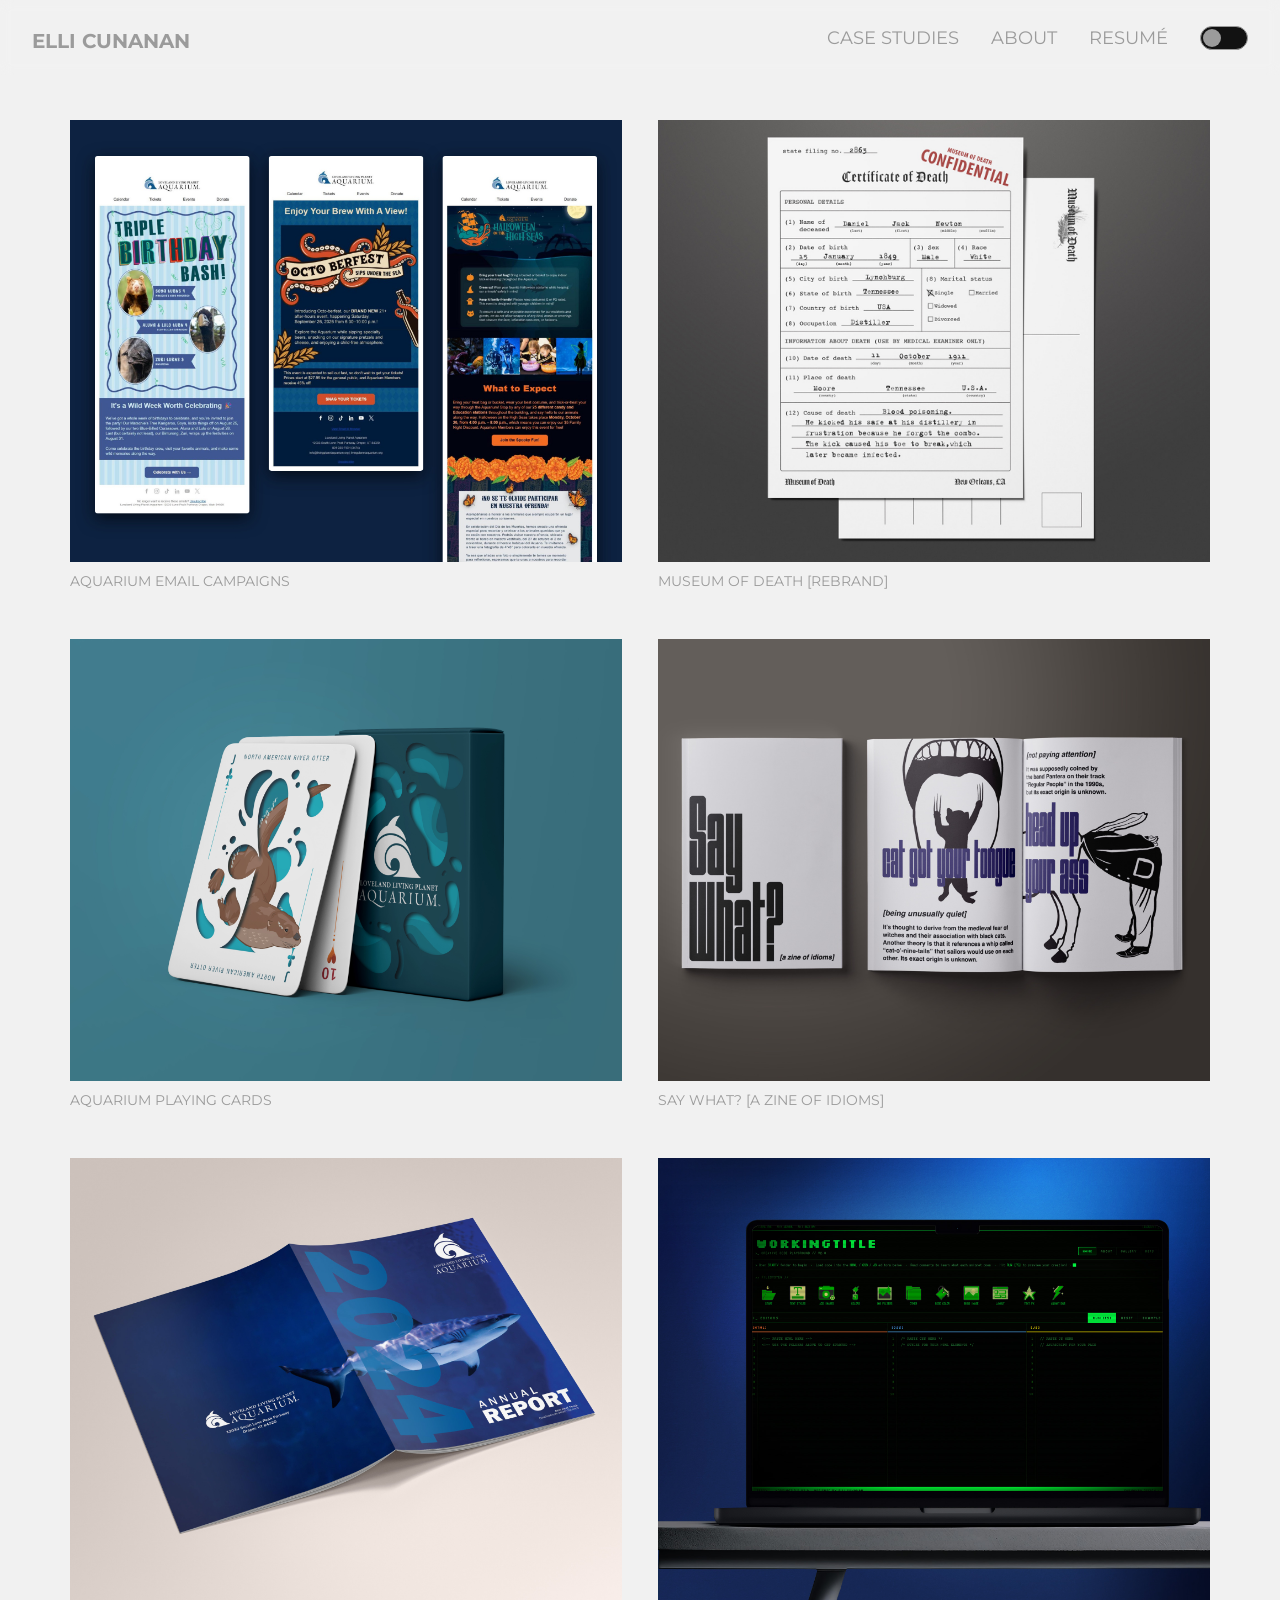
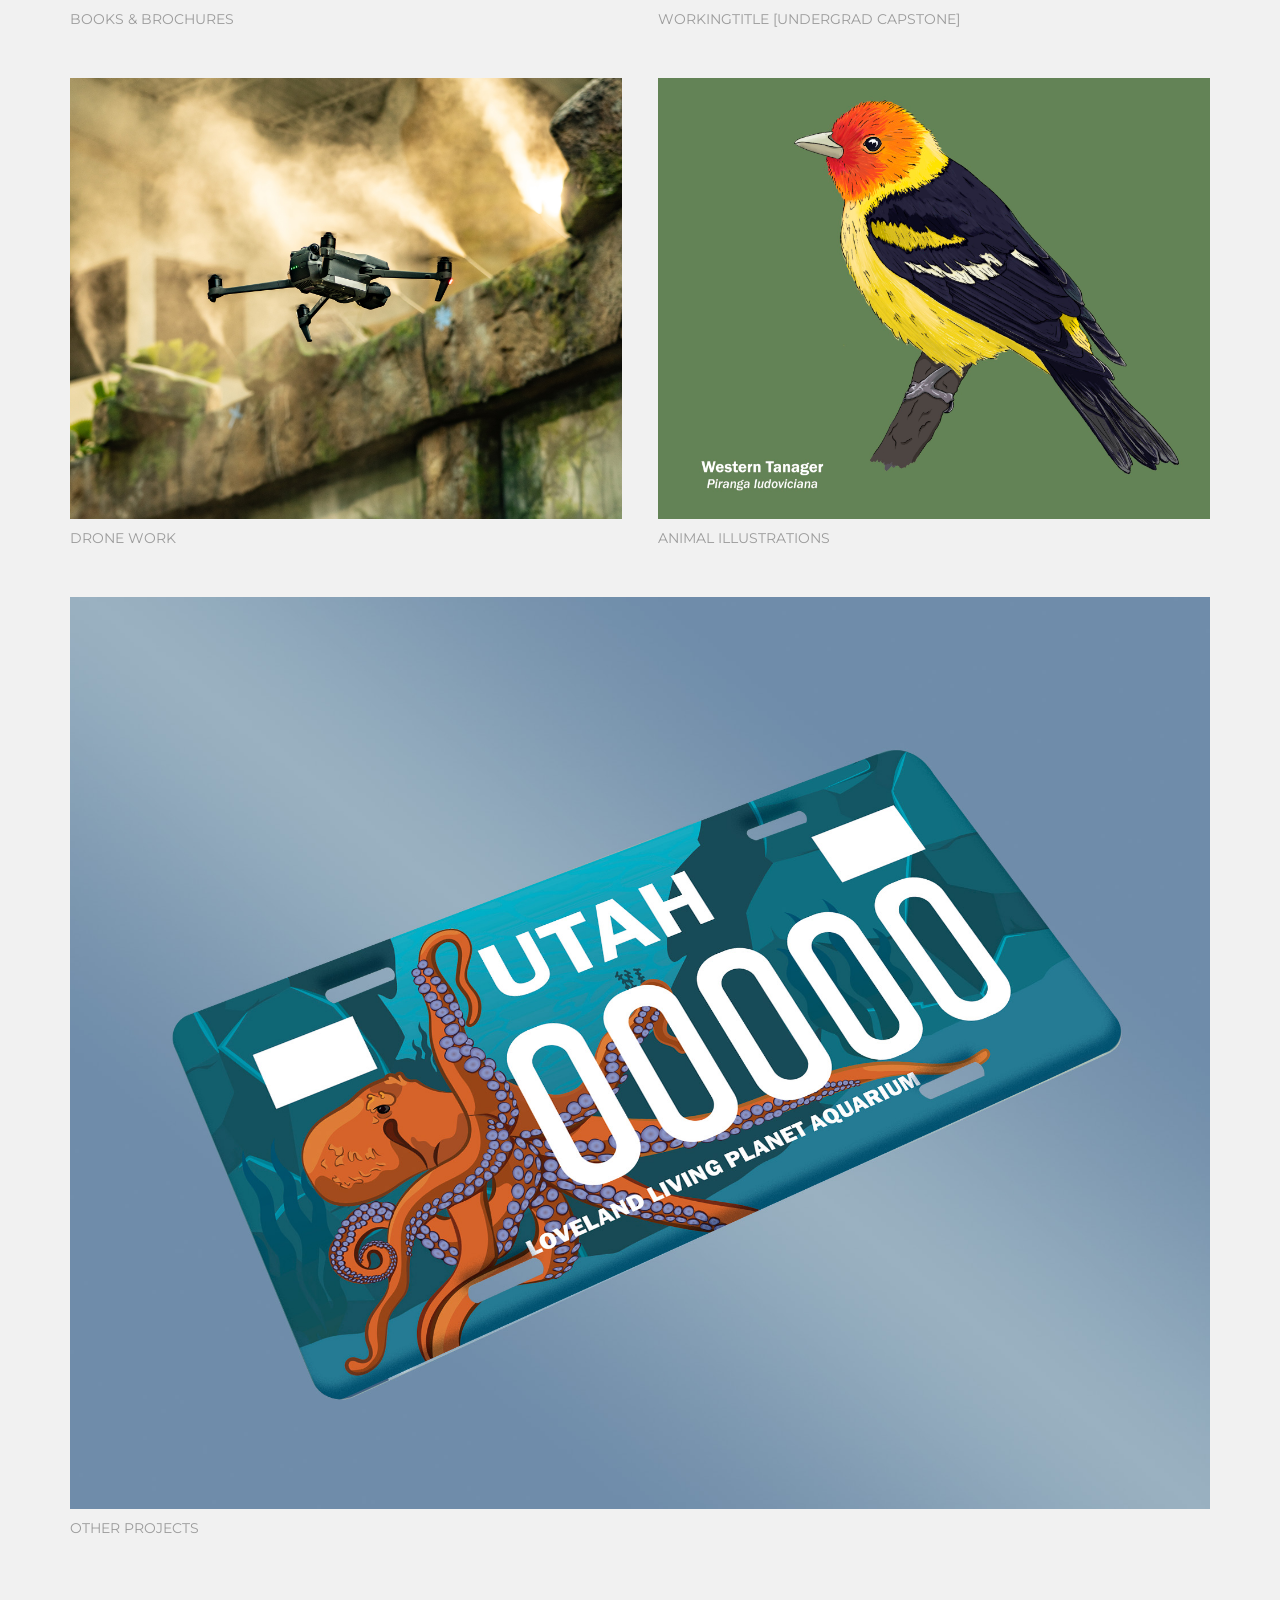
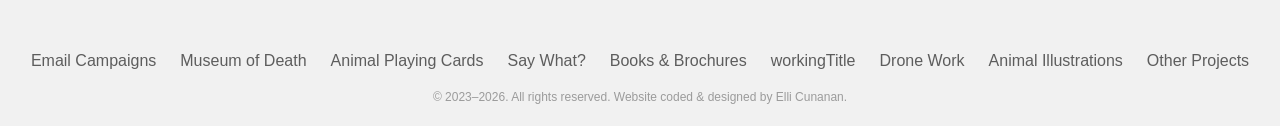
==== commit 19127095: "Add Case Studies tab, restructure email case study, personalise About Case study page gets brief / w" ====
--- a/index.html
+++ b/index.html
@@ -13,6 +13,7 @@
   <header>
     <h1 class="logo"><a href="index.html">ELLI CUNANAN</a></h1>
     <nav class="header-nav">
+      <a href="email-campaigns.html">CASE STUDIES</a>
       <a href="about.html">ABOUT</a>
       <a href="resume.html">RESUMÉ</a>
       <div class="theme-toggle">
--- a/lib/style.css
+++ b/lib/style.css
@@ -665,10 +665,52 @@
   transform: scale(1.02);
 }
 
-/* Tall email screenshots: three across, tops aligned */
-.project-photos--emails {
-  grid-template-columns: repeat(3, 1fr);
-  align-items: start;
+/* Case study text blocks */
+.case-label {
+  font-family: var(--ui-font);
+  font-size: 14px;
+  letter-spacing: 0.12em;
+  color: var(--muted);
+  margin-bottom: 0.25rem;
+}
+
+.case-heading {
+  font-family: var(--ui-font);
+  font-size: 15px;
+  letter-spacing: 0.1em;
+  color: var(--muted);
+  margin: 1.75rem 0 0.4rem;
+}
+
+.case-stats {
+  display: grid;
+  grid-template-columns: repeat(2, 1fr);
+  gap: 1rem 1.5rem;
+  font-size: 15px;
+  line-height: 1.3;
+}
+
+.case-stat {
+  display: block;
+  font-family: var(--ui-font);
+  font-size: 40px;
+  font-weight: 700;
+  line-height: 1.1;
+  color: var(--text);
+}
+
+/* Tall email screenshots: three balanced columns, no gaps */
+.project-photos.project-photos--emails {
+  display: flex;
+  align-items: flex-start;
+  gap: .5rem;
+}
+
+.project-photos--emails .email-col {
+  flex: 1 1 0;
+  display: flex;
+  flex-direction: column;
+  gap: .5rem;
 }
 
 .project-photos--emails img {
@@ -676,25 +718,26 @@
 }
 
 @media screen and (max-width: 700px) {
-  .project-photos--emails {
-    grid-template-columns: 1fr;
+  .project-photos.project-photos--emails {
+    flex-direction: column;
   }
 }
 
 /* Lightbox for tall images: full width, scroll to read */
-.lightbox--tall {
+.lightbox.lightbox--tall {
   overflow-y: auto;
+  overscroll-behavior: contain;
   padding-bottom: 60px;
 }
 
-.lightbox--tall .lightbox-content {
+.lightbox.lightbox--tall .lightbox-content {
   max-height: none;
   max-width: min(90%, 722px);
 }
 
-.lightbox--tall .close,
-.lightbox--tall .lightbox-controls .prev,
-.lightbox--tall .lightbox-controls .next {
+.lightbox.lightbox--tall .close,
+.lightbox.lightbox--tall .lightbox-controls .prev,
+.lightbox.lightbox--tall .lightbox-controls .next {
   position: fixed;
 }
 
@@ -845,3 +888,10 @@
     font-size: 16px;
   }
 }
+
+/* Stacked mobile header is taller than the desktop one: keep content clear of it */
+@media screen and (max-width: 900px) {
+  body {
+    padding-top: 185px;
+  }
+}
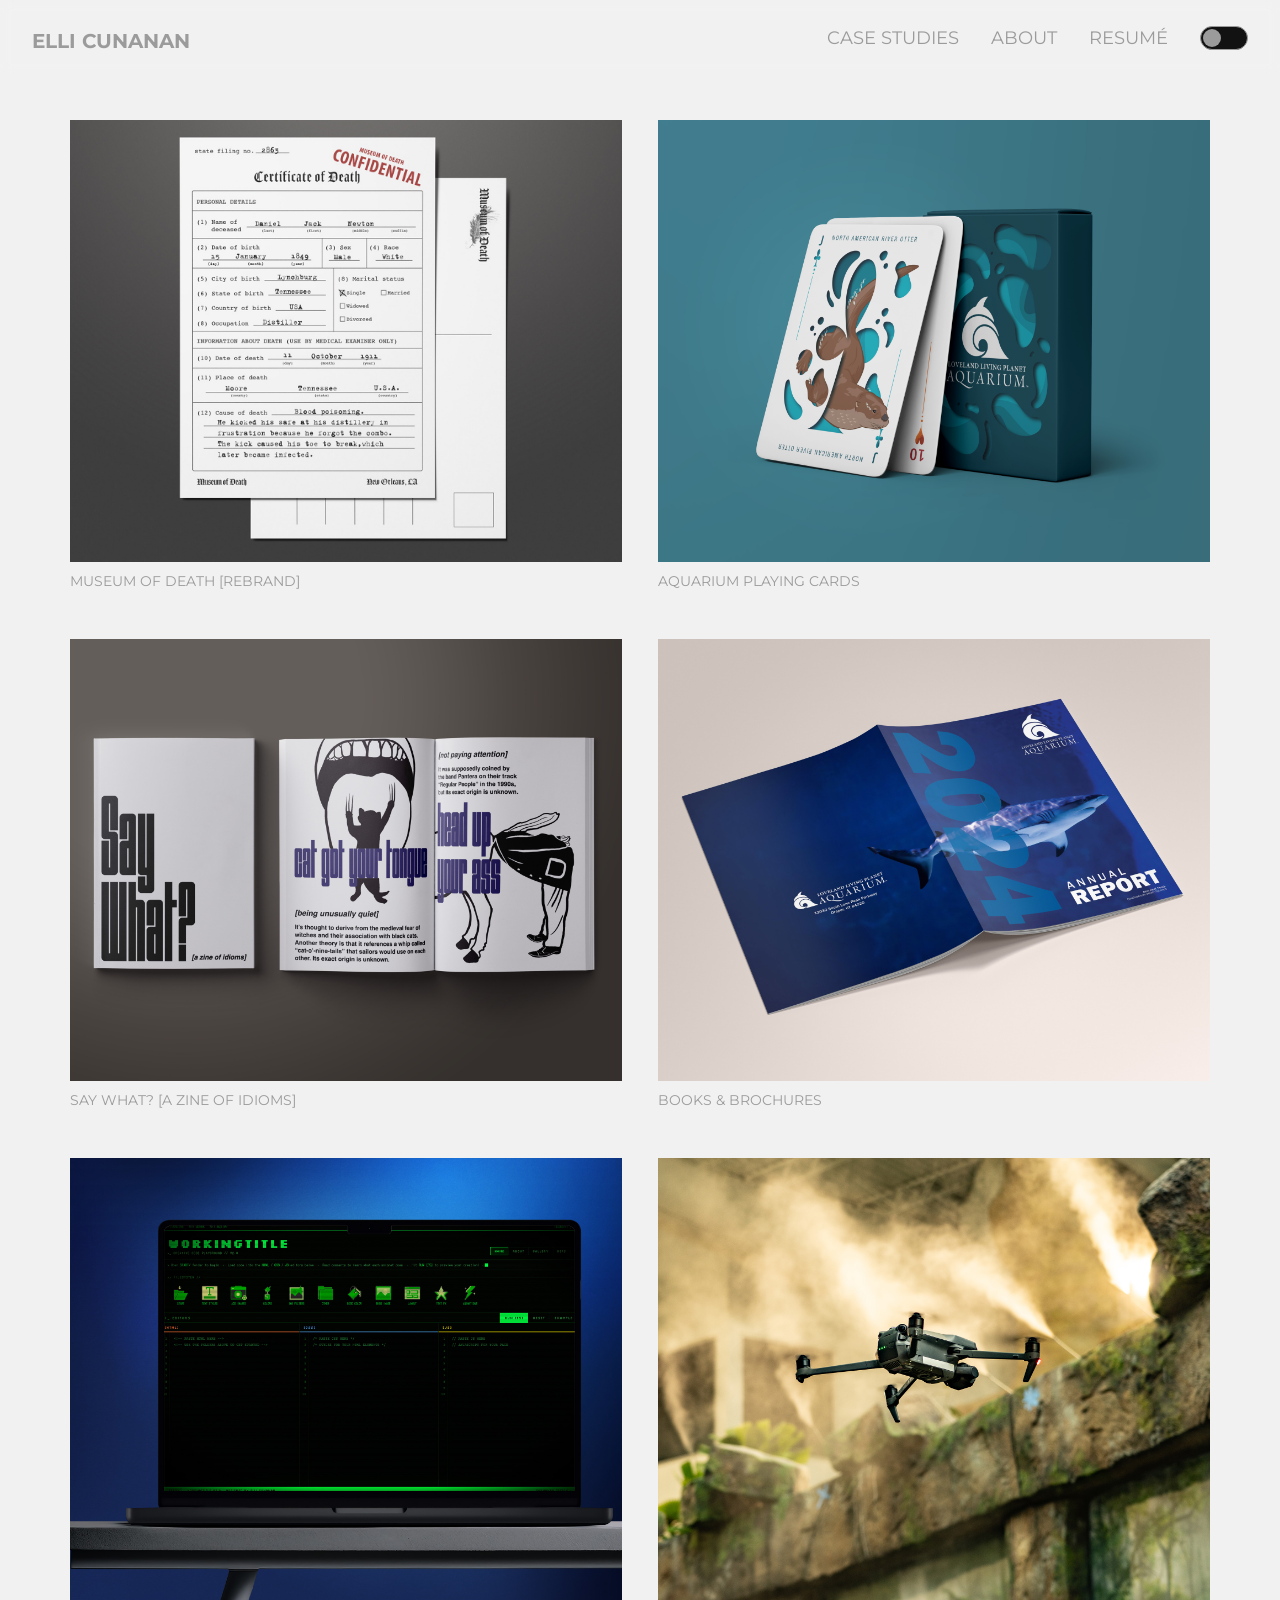
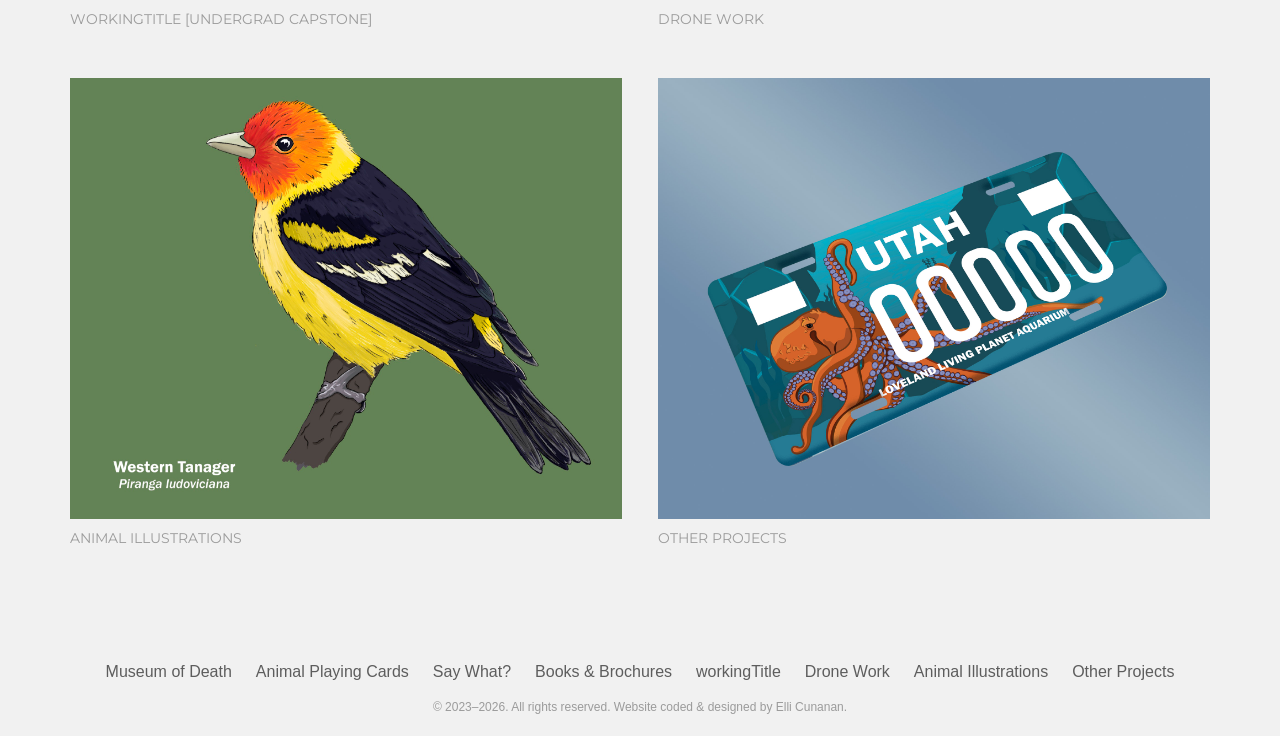
==== commit 035af559: "Case study: nine campaigns as even tiles; email link only under Case Studies Remove the email tile f" ====
--- a/index.html
+++ b/index.html
@@ -28,16 +28,6 @@
   <!-- GALLERY GRID -->
   <main class="main">
     <div class="row">
-      <div class="column">
-        <div class="content">
-          <a href="email-campaigns.html">
-            <img loading="lazy" src="assets/email campaigns/site images/Email Campaigns Cover.jpg"
-              alt="Aquarium Email Campaigns" />
-            <h3>AQUARIUM EMAIL CAMPAIGNS</h3>
-          </a>
-        </div>
-      </div>
-
       <div class="column">
         <div class="content">
           <a href="museum-of-death.html">
@@ -118,7 +108,6 @@
   <footer>
     <nav>
       <ul class="footer-list">
-        <li><a href="email-campaigns.html">Email Campaigns</a></li>
         <li><a href="museum-of-death.html">Museum of Death</a></li>
         <li><a href="animal-playing-cards.html">Animal Playing Cards</a></li>
         <li><a href="idiom-zine.html">Say What?</a></li>
--- a/lib/style.css
+++ b/lib/style.css
@@ -699,27 +699,21 @@
   color: var(--text);
 }
 
-/* Tall email screenshots: three balanced columns, no gaps */
+/* Email screenshots: even tiles showing the top of each email; click opens the full email */
 .project-photos.project-photos--emails {
-  display: flex;
-  align-items: flex-start;
-  gap: .5rem;
-}
-
-.project-photos--emails .email-col {
-  flex: 1 1 0;
-  display: flex;
-  flex-direction: column;
-  gap: .5rem;
+  grid-template-columns: repeat(3, 1fr);
 }
 
 .project-photos--emails img {
   margin: 0;
+  aspect-ratio: 4 / 5;
+  object-fit: cover;
+  object-position: top;
 }
 
 @media screen and (max-width: 700px) {
   .project-photos.project-photos--emails {
-    flex-direction: column;
+    grid-template-columns: repeat(2, 1fr);
   }
 }
 
